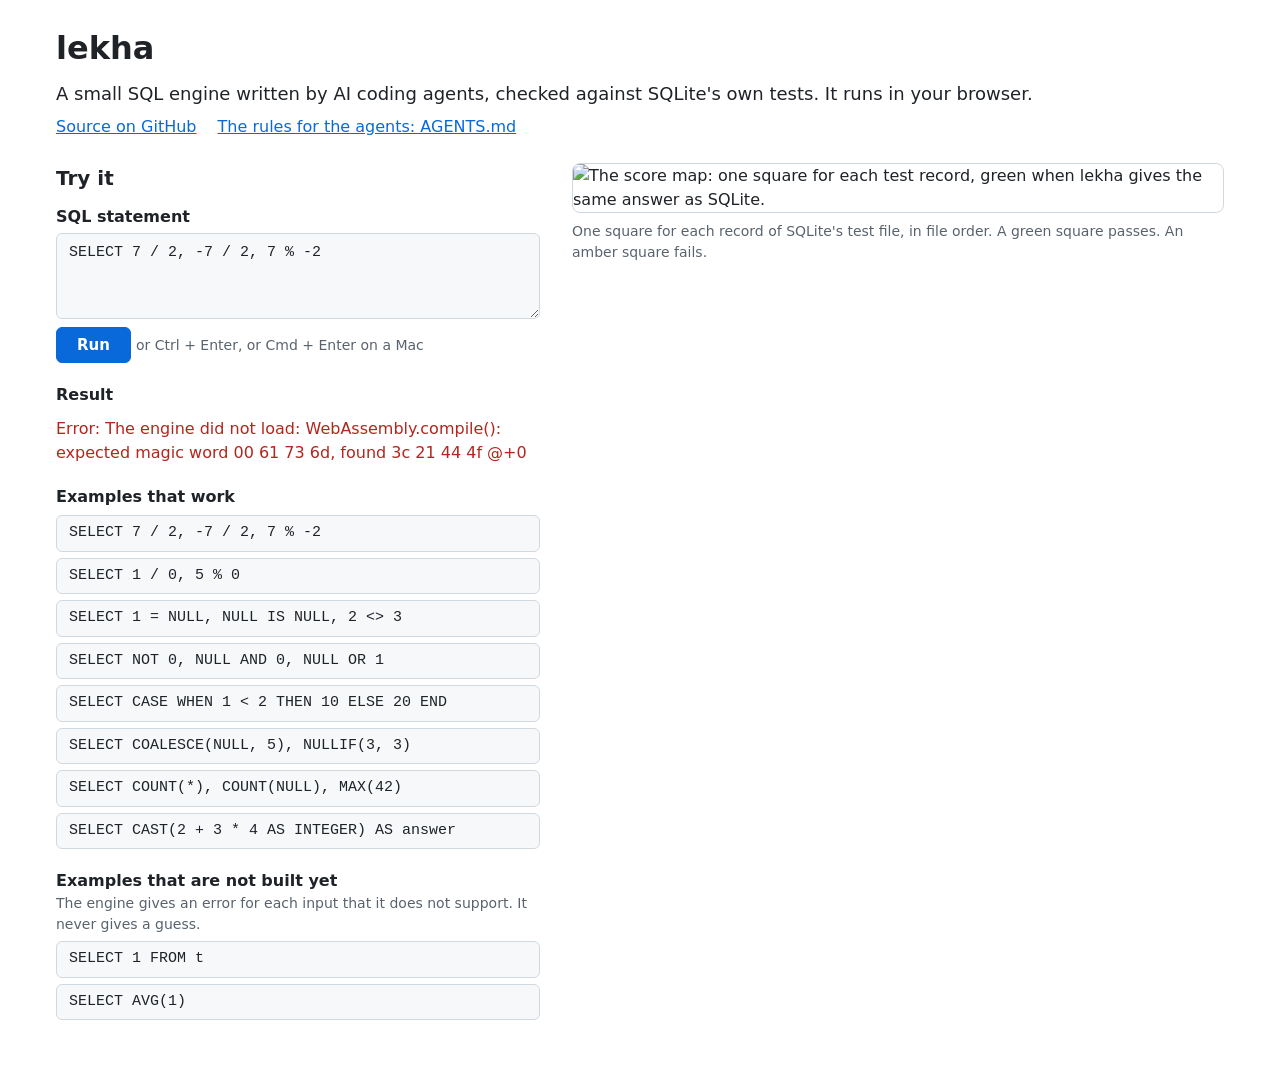
==== site/index.html @ f0cc8617 "Add the demo site: the score map and the playground page" ====
<!doctype html>
<html lang="en">
<head>
<meta charset="utf-8">
<meta name="viewport" content="width=device-width, initial-scale=1">
<meta name="color-scheme" content="light dark">
<meta name="description" content="A small SQL engine written by AI coding agents, checked against SQLite's own tests. It runs in your browser.">
<title>lekha: a SQL engine written by AI coding agents</title>
<link rel="icon" href="data:,">
<link rel="stylesheet" href="site.css">
</head>
<body>
<main>
<header>
<h1>lekha</h1>
<p class="lead">A small SQL engine written by AI coding agents, checked against SQLite's own tests. It runs in your browser.</p>
<p id="score"></p>
<p class="links"><a href="https://github.com/bettersandeep/lekha">Source on GitHub</a> <a href="https://github.com/bettersandeep/lekha/blob/main/AGENTS.md">The rules for the agents: AGENTS.md</a></p>
</header>
<figure>
<img src="score-map.svg" alt="The score map: one square for each test record, green when lekha gives the same answer as SQLite.">
<figcaption>One square for each record of SQLite's test file, in file order. A green square passes. An amber square fails.</figcaption>
</figure>
<section aria-labelledby="try">
<h2 id="try">Try it</h2>
<label for="sql">SQL statement</label>
<textarea id="sql" rows="3" spellcheck="false" autocapitalize="off" autocomplete="off">SELECT 7 / 2, -7 / 2, 7 % -2</textarea>
<p><button id="run" type="button">Run</button> <span class="hint">or Ctrl + Enter, or Cmd + Enter on a Mac</span></p>
<h3 id="result-title">Result</h3>
<div id="result" role="status" aria-labelledby="result-title"></div>
<h3>Examples that work</h3>
<ul class="examples">
<li><button type="button">SELECT 7 / 2, -7 / 2, 7 % -2</button></li>
<li><button type="button">SELECT 1 / 0, 5 % 0</button></li>
<li><button type="button">SELECT 1 = NULL, NULL IS NULL, 2 &lt;&gt; 3</button></li>
<li><button type="button">SELECT NOT 0, NULL AND 0, NULL OR 1</button></li>
<li><button type="button">SELECT CASE WHEN 1 &lt; 2 THEN 10 ELSE 20 END</button></li>
<li><button type="button">SELECT COALESCE(NULL, 5), NULLIF(3, 3)</button></li>
<li><button type="button">SELECT COUNT(*), COUNT(NULL), MAX(42)</button></li>
<li><button type="button">SELECT CAST(2 + 3 * 4 AS INTEGER) AS answer</button></li>
</ul>
<h3>Examples that are not built yet</h3>
<p class="hint">The engine gives an error for each input that it does not support. It never gives a guess.</p>
<ul class="examples">
<li><button type="button">SELECT 1 FROM t</button></li>
<li><button type="button">SELECT AVG(1)</button></li>
</ul>
</section>
</main>
<script src="site.js"></script>
</body>
</html>
---- site/site.css ----
:root {
  --back: #ffffff;
  --text: #1f2328;
  --dim: #59636e;
  --line: #d1d9e0;
  --box: #f6f8fa;
  --link: #0969da;
  --error: #b3261e;
}
@media (prefers-color-scheme: dark) {
  :root {
    --back: #0d1117;
    --text: #e6edf3;
    --dim: #9198a1;
    --line: #3d444d;
    --box: #151b23;
    --link: #4493f8;
    --error: #ff7b72;
  }
}
* {
  box-sizing: border-box;
}
body {
  margin: 0;
  background: var(--back);
  color: var(--text);
  font: 16px/1.5 system-ui, -apple-system, "Segoe UI", Helvetica, Arial, sans-serif;
}
main {
  display: grid;
  grid-template-columns: minmax(0, 1fr);
  gap: 24px 32px;
  max-width: 1200px;
  margin: 0 auto;
  padding: 24px 16px 48px;
}
/* On a wide screen the playground is on the left and the map is on the right. */
@media (min-width: 1100px) {
  main {
    grid-template-columns: minmax(0, 1fr) auto;
  }
  header {
    grid-column: 1 / -1;
  }
  section {
    grid-area: 2 / 1;
  }
}
h1,
h2,
h3,
p,
ul,
figure {
  margin: 0;
}
h1 {
  font-size: 2rem;
}
h2 {
  font-size: 1.25rem;
}
h3 {
  margin-top: 20px;
  font-size: 1rem;
}
header p {
  margin-top: 8px;
}
.links a {
  display: inline-block;
  margin-right: 16px;
}
.lead {
  font-size: 1.125rem;
}
a {
  color: var(--link);
}
/* 650px is the width of the map in make_map.py. At that width each square is sharp. */
figure {
  width: 652px;
  max-width: 100%;
}
img {
  display: block;
  width: 100%;
  border: 1px solid var(--line);
  border-radius: 8px;
}
figcaption,
.hint {
  color: var(--dim);
  font-size: 0.875rem;
}
figcaption {
  margin-top: 8px;
}
label {
  display: block;
  margin: 12px 0 4px;
  font-weight: 600;
}
textarea,
button,
td {
  font: 0.9375rem/1.5 ui-monospace, SFMono-Regular, Menlo, Consolas, monospace;
  color: var(--text);
}
textarea {
  display: block;
  width: 100%;
  margin-bottom: 8px;
  padding: 8px 12px;
  border: 1px solid var(--line);
  border-radius: 6px;
  background: var(--box);
  resize: vertical;
}
button {
  padding: 6px 12px;
  border: 1px solid var(--line);
  border-radius: 6px;
  background: var(--box);
  cursor: pointer;
}
button:hover {
  border-color: var(--link);
}
#run {
  padding: 6px 20px;
  border-color: var(--link);
  background: var(--link);
  color: var(--back);
  font-family: inherit;
  font-weight: 600;
}
:focus-visible {
  outline: 2px solid var(--link);
  outline-offset: 2px;
}
#result {
  min-height: 44px;
  margin-top: 4px;
  overflow-x: auto;
}
table {
  border-collapse: collapse;
}
td {
  padding: 6px 16px;
  border: 1px solid var(--line);
  background: var(--box);
}
.null {
  color: var(--dim);
  font-style: italic;
}
.error {
  padding-top: 6px;
  color: var(--error);
  overflow-wrap: anywhere;
}
.examples {
  display: grid;
  gap: 6px;
  margin-top: 6px;
  padding: 0;
  list-style: none;
}
.examples button {
  width: 100%;
  text-align: left;
  overflow-wrap: anywhere;
}
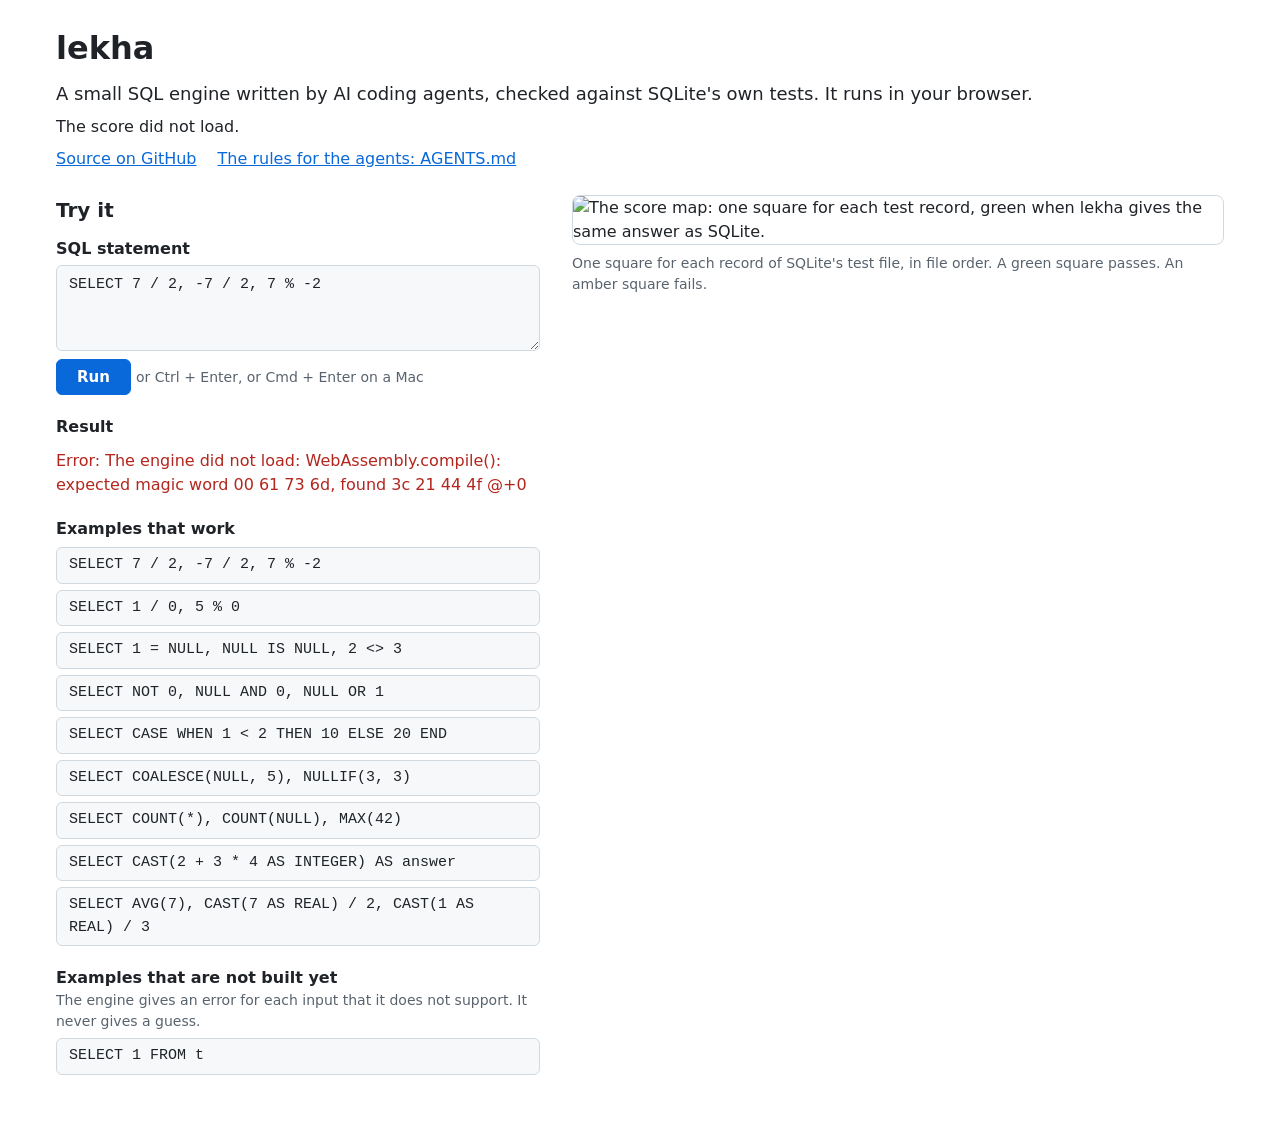
==== commit 3cd6d372: "Ticket #45: Real numbers: CAST to REAL and AVG in SELECT without FROM" ====
--- a/site/index.html
+++ b/site/index.html
@@ -38,12 +38,12 @@
 <li><button type="button">SELECT COALESCE(NULL, 5), NULLIF(3, 3)</button></li>
 <li><button type="button">SELECT COUNT(*), COUNT(NULL), MAX(42)</button></li>
 <li><button type="button">SELECT CAST(2 + 3 * 4 AS INTEGER) AS answer</button></li>
+<li><button type="button">SELECT AVG(7), CAST(7 AS REAL) / 2, CAST(1 AS REAL) / 3</button></li>
 </ul>
 <h3>Examples that are not built yet</h3>
 <p class="hint">The engine gives an error for each input that it does not support. It never gives a guess.</p>
 <ul class="examples">
 <li><button type="button">SELECT 1 FROM t</button></li>
-<li><button type="button">SELECT AVG(1)</button></li>
 </ul>
 </section>
 </main>
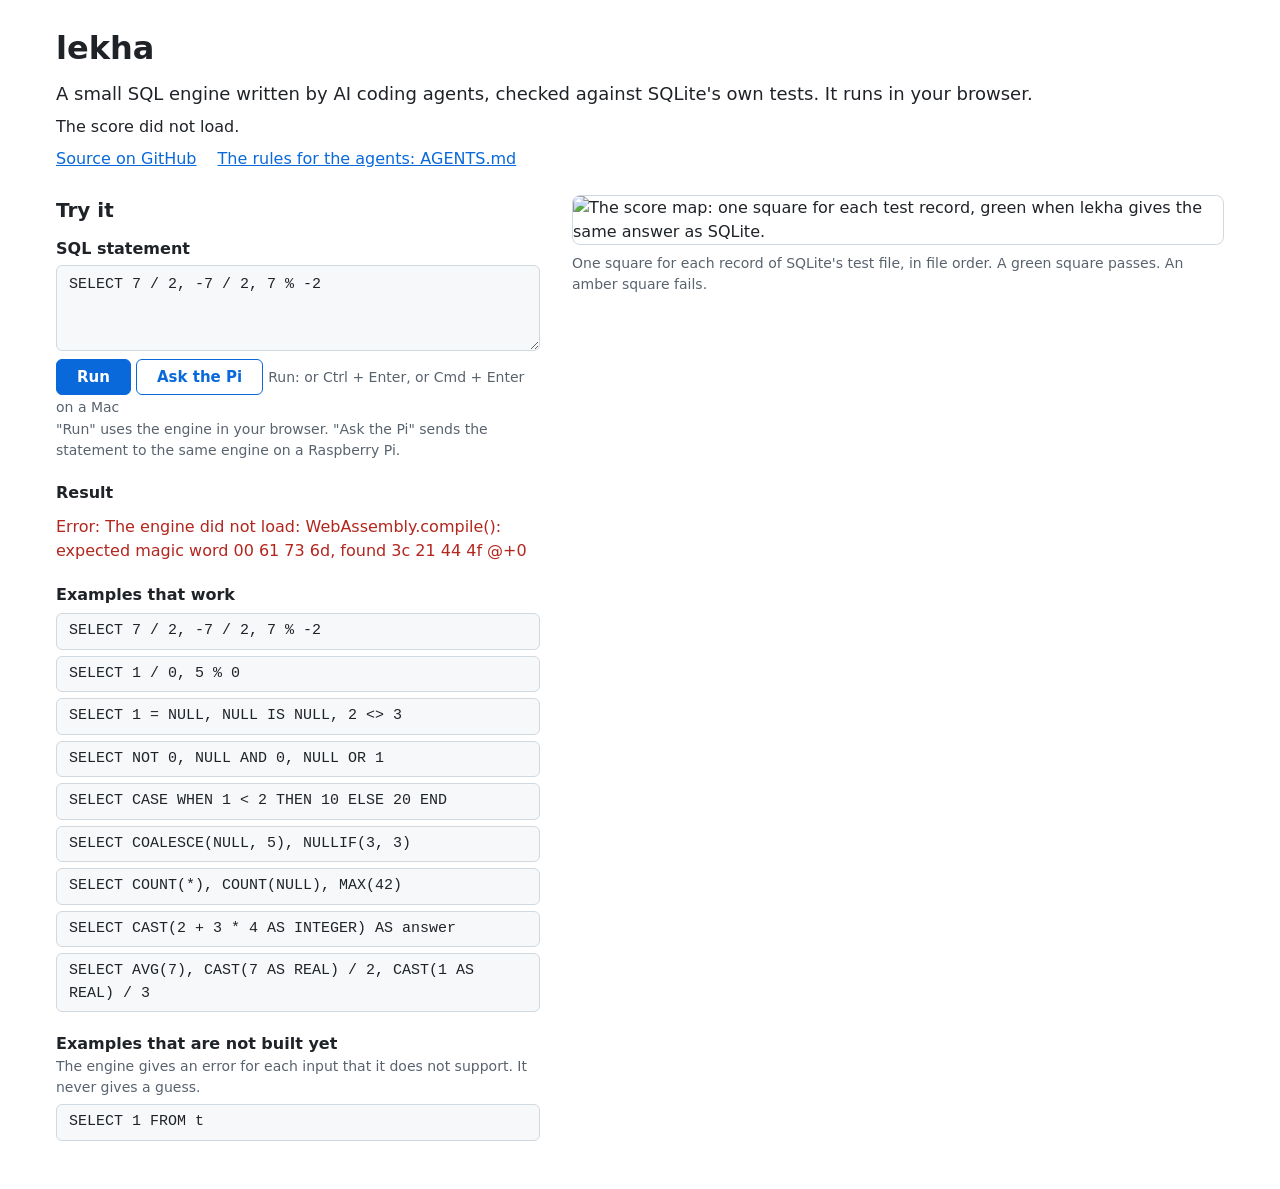
==== commit 89df6aaf: "Ticket #53: The live page can send a query to the engine on the Raspberry Pi" ====
--- a/site/index.html
+++ b/site/index.html
@@ -25,7 +25,8 @@
 <h2 id="try">Try it</h2>
 <label for="sql">SQL statement</label>
 <textarea id="sql" rows="3" spellcheck="false" autocapitalize="off" autocomplete="off">SELECT 7 / 2, -7 / 2, 7 % -2</textarea>
-<p><button id="run" type="button">Run</button> <span class="hint">or Ctrl + Enter, or Cmd + Enter on a Mac</span></p>
+<p><button id="run" type="button">Run</button> <button id="pi" type="button">Ask the Pi</button> <span class="hint">Run: or Ctrl + Enter, or Cmd + Enter on a Mac</span></p>
+<p class="hint">"Run" uses the engine in your browser. "Ask the Pi" sends the statement to the same engine on a Raspberry Pi.</p>
 <h3 id="result-title">Result</h3>
 <div id="result" role="status" aria-labelledby="result-title"></div>
 <h3>Examples that work</h3>
--- a/site/site.css
+++ b/site/site.css
@@ -136,6 +136,17 @@
   font-family: inherit;
   font-weight: 600;
 }
+#pi {
+  padding: 6px 20px;
+  border-color: var(--link);
+  background: var(--back);
+  color: var(--link);
+  font-family: inherit;
+  font-weight: 600;
+}
+.source {
+  margin-top: 6px;
+}
 :focus-visible {
   outline: 2px solid var(--link);
   outline-offset: 2px;
